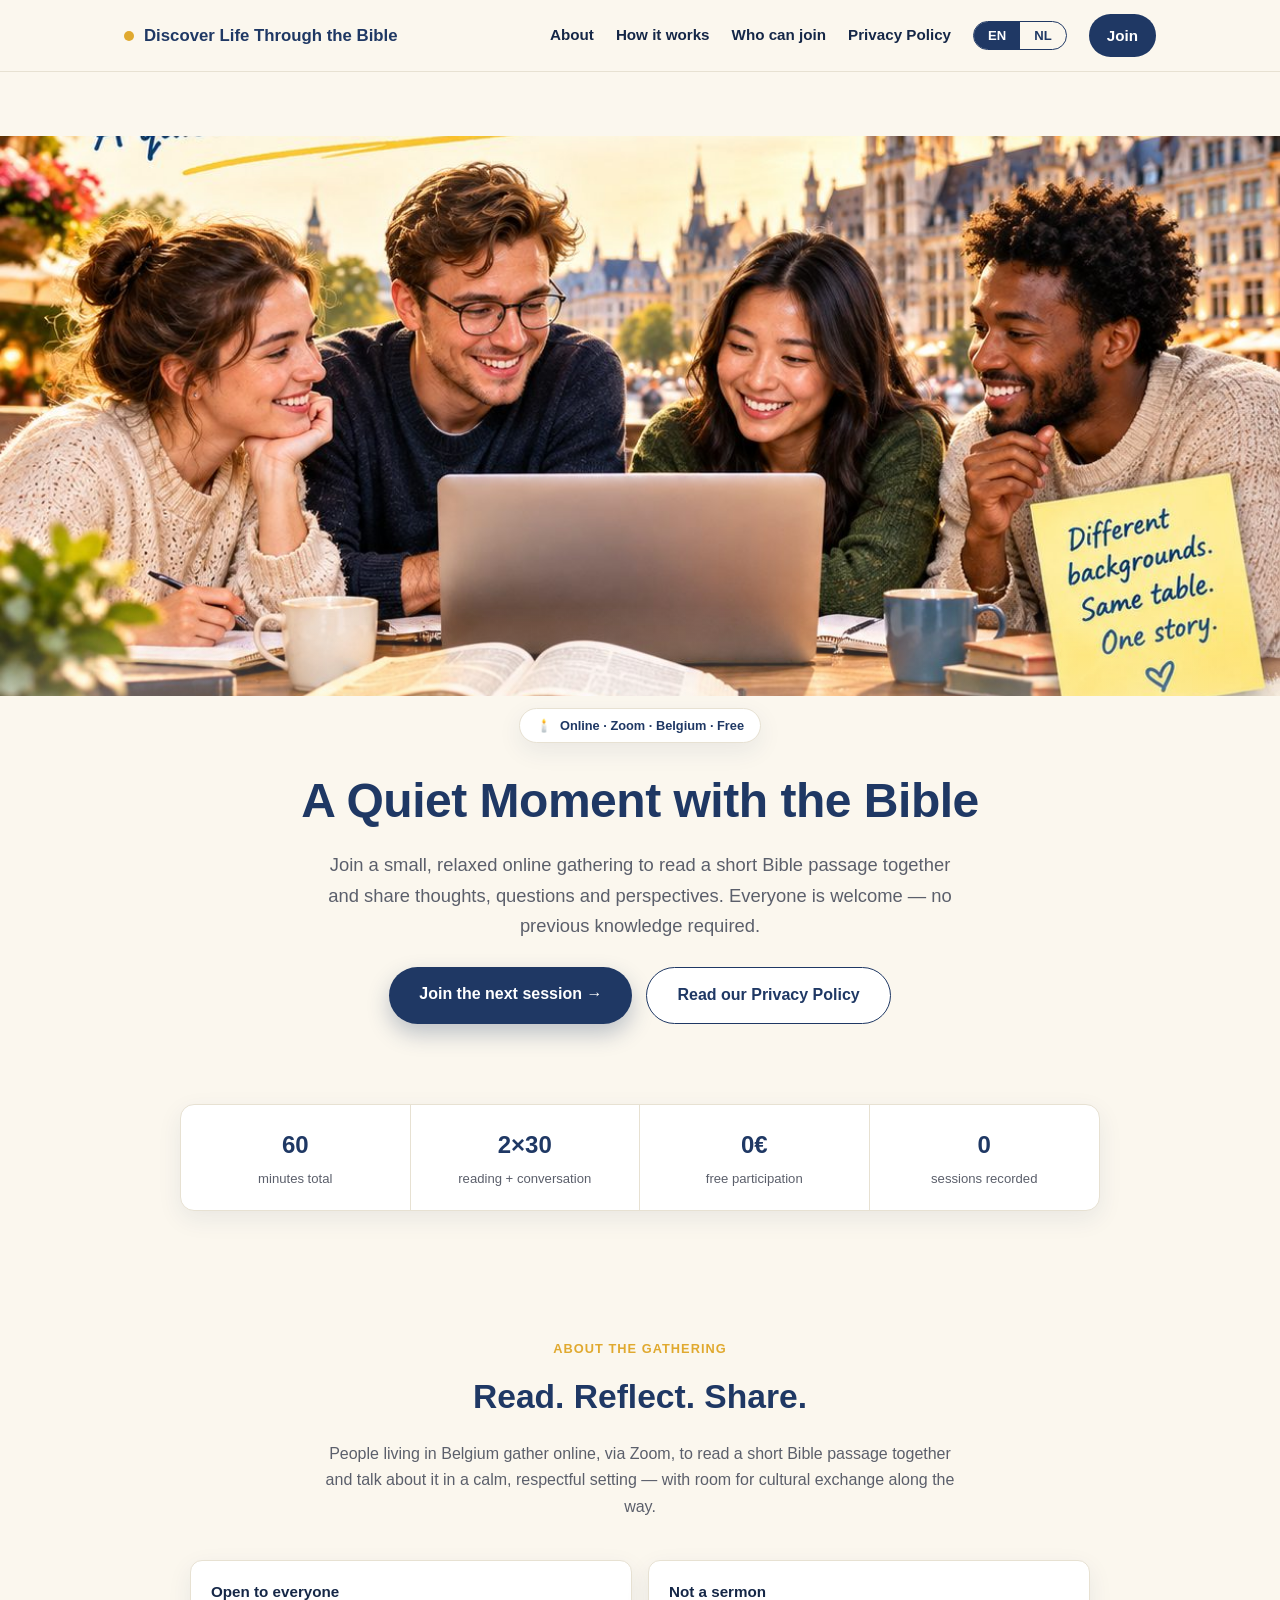
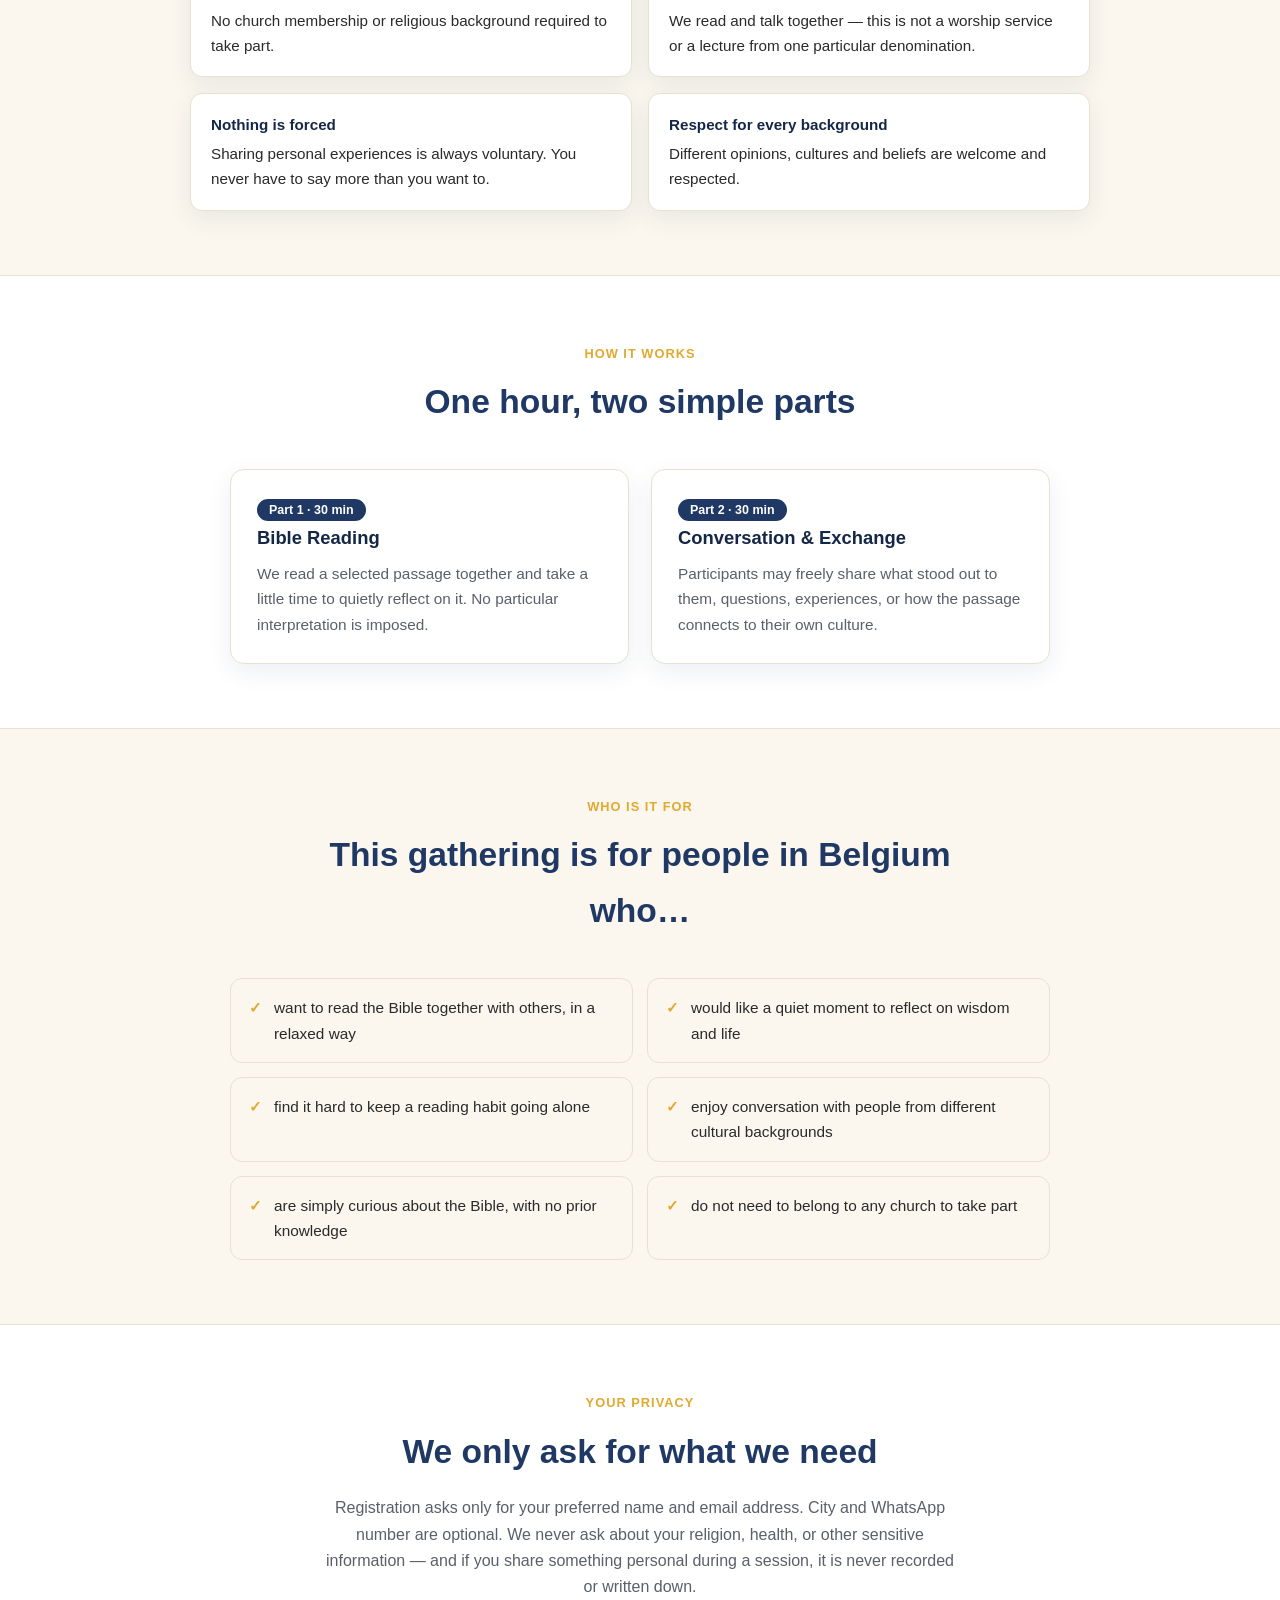
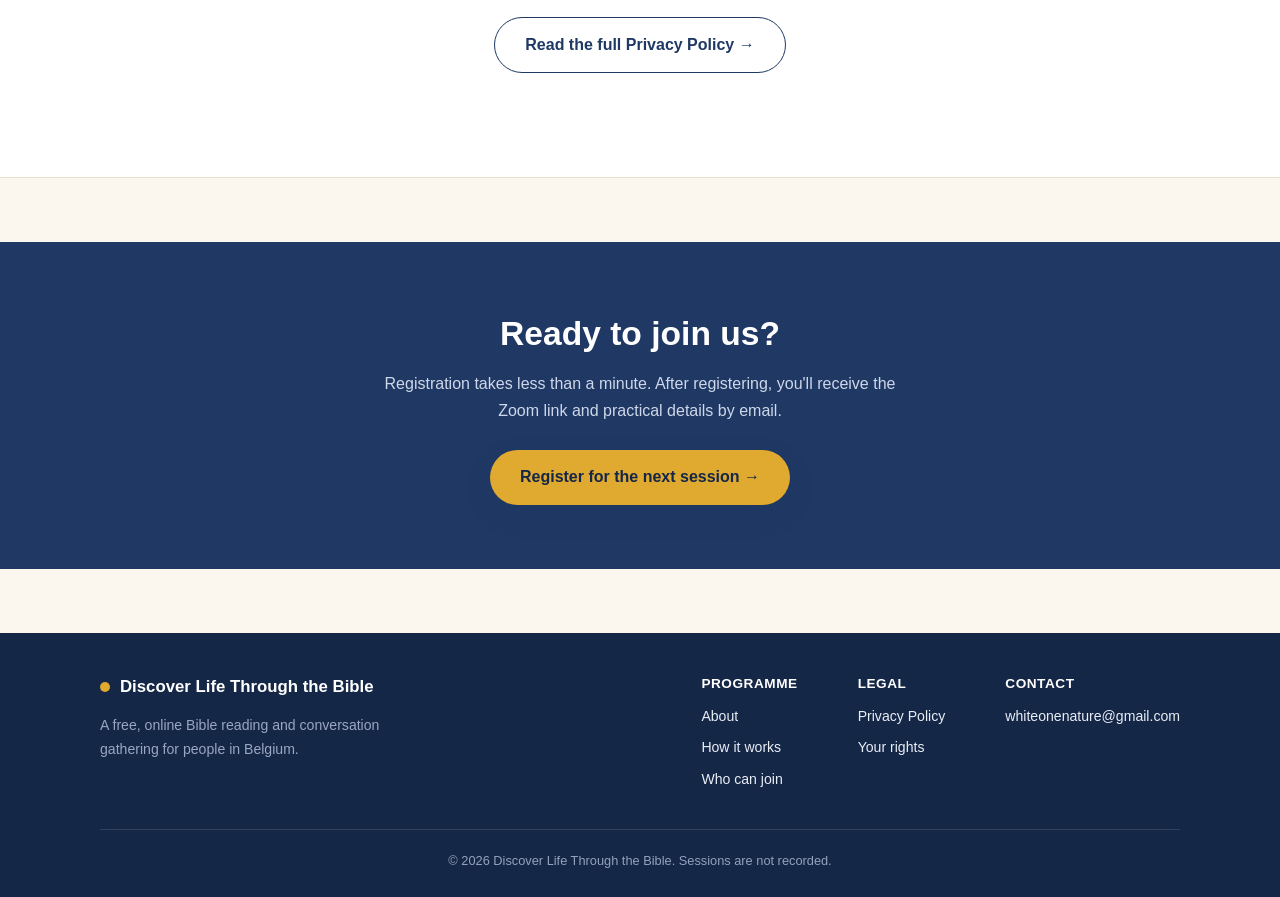
==== index.html @ 350ec472 "Add files via upload" ====
<!doctype html>
<html lang="en">
<head>
<meta charset="utf-8">
<meta name="viewport" content="width=device-width, initial-scale=1">
<title>Bible Reading &amp; Conversation — A Quiet Moment with the Bible</title>
<meta name="description" content="A free, online Bible reading and conversation gathering for people living in Belgium. Read together, reflect together, share freely — via Zoom.">
<link rel="icon" href="data:,">
<link rel="stylesheet" href="assets/style.css">
</head>
<body>

<header class="site-header">
  <nav class="nav">
    <a class="brand" href="index.html"><span class="brand-dot"></span> Discover Life Through the Bible</a>
    <ul class="nav-links">
      <li><a href="#about" data-lang="en">About</a><a href="#about" data-lang="nl">Over ons</a></li>
      <li><a href="#how" data-lang="en">How it works</a><a href="#how" data-lang="nl">Hoe het werkt</a></li>
      <li><a href="#who" data-lang="en">Who can join</a><a href="#who" data-lang="nl">Voor wie</a></li>
      <li><a href="privacy.html" data-lang="en">Privacy Policy</a><a href="privacy.html" data-lang="nl">Privacybeleid</a></li>
      <li class="lang-toggle">
        <button type="button" data-set-lang="en">EN</button><button type="button" data-set-lang="nl">NL</button>
      </li>
      <li><a class="nav-cta" href="#register" data-lang="en">Join</a><a class="nav-cta" href="#register" data-lang="nl">Doe mee</a></li>
    </ul>
    <button class="menu-toggle" aria-label="Menu">&#9776;</button>
  </nav>
</header>

<section class="hero">
  <img class="hero-media" src="assets/hero.jpg" alt="Four people reading the Bible together over a laptop, with Brussels in the background">
  <div class="hero-overlay">
    <div class="hero-text">
      <span class="eyebrow">🕯️ <span data-lang="en">Online · Zoom · Belgium · Free</span><span data-lang="nl">Online · Zoom · België · Gratis</span></span>
      <h1 class="hero-title">
        <span data-lang="en">A Quiet Moment with the Bible</span>
        <span data-lang="nl">Een rustige avond met de Bijbel</span>
      </h1>
      <p class="hero-sub" data-lang="en">Join a small, relaxed online gathering to read a short Bible passage together and share thoughts, questions and perspectives. Everyone is welcome — no previous knowledge required.</p>
      <p class="hero-sub" data-lang="nl">Doe mee met een kleine, ontspannen online bijeenkomst waarin we samen een kort gedeelte uit de Bijbel lezen en onze gedachten, vragen en inzichten delen. Iedereen is welkom — voorkennis is niet nodig.</p>
      <div class="btn-row">
        <a class="btn btn-primary" href="#register" data-lang="en">Join the next session →</a>
        <a class="btn btn-primary" href="#register" data-lang="nl">Doe mee aan de volgende sessie →</a>
        <a class="btn btn-ghost" href="privacy.html" data-lang="en">Read our Privacy Policy</a>
        <a class="btn btn-ghost" href="privacy.html" data-lang="nl">Lees ons privacybeleid</a>
      </div>
    </div>
  </div>
</section>

<div class="container">
  <div class="facts">
    <div class="fact"><div class="num">60</div><div class="lbl" data-lang="en">minutes total</div><div class="lbl" data-lang="nl">minuten in totaal</div></div>
    <div class="fact"><div class="num">2×30</div><div class="lbl" data-lang="en">reading + conversation</div><div class="lbl" data-lang="nl">lezen + gesprek</div></div>
    <div class="fact"><div class="num">0€</div><div class="lbl" data-lang="en">free participation</div><div class="lbl" data-lang="nl">gratis deelname</div></div>
    <div class="fact"><div class="num">0</div><div class="lbl" data-lang="en">sessions recorded</div><div class="lbl" data-lang="nl">sessies opgenomen</div></div>
  </div>
</div>

<section id="about">
  <div class="container">
    <div class="section-head">
      <span class="section-tag" data-lang="en">About the gathering</span>
      <span class="section-tag" data-lang="nl">Over de bijeenkomst</span>
      <h2 data-lang="en">Read. Reflect. Share.</h2>
      <h2 data-lang="nl">Lezen. Nadenken. Delen.</h2>
      <p data-lang="en">People living in Belgium gather online, via Zoom, to read a short Bible passage together and talk about it in a calm, respectful setting — with room for cultural exchange along the way.</p>
      <p data-lang="nl">Mensen die in België wonen, komen online samen via Zoom om een kort gedeelte uit de Bijbel te lezen en er rustig en respectvol over te praten — met ruimte voor culturele uitwisseling.</p>
    </div>
    <div class="principles">
      <div class="principle" data-lang="en"><b>Open to everyone</b>No church membership or religious background required to take part.</div>
      <div class="principle" data-lang="nl"><b>Open voor iedereen</b>Geen kerklidmaatschap of religieuze achtergrond vereist om deel te nemen.</div>
      <div class="principle" data-lang="en"><b>Not a sermon</b>We read and talk together — this is not a worship service or a lecture from one particular denomination.</div>
      <div class="principle" data-lang="nl"><b>Geen preek</b>We lezen en praten samen — dit is geen kerkdienst of les vanuit één bepaalde stroming.</div>
      <div class="principle" data-lang="en"><b>Nothing is forced</b>Sharing personal experiences is always voluntary. You never have to say more than you want to.</div>
      <div class="principle" data-lang="nl"><b>Niets is verplicht</b>Persoonlijke ervaringen delen is altijd vrijwillig. Je hoeft nooit meer te zeggen dan je wilt.</div>
      <div class="principle" data-lang="en"><b>Respect for every background</b>Different opinions, cultures and beliefs are welcome and respected.</div>
      <div class="principle" data-lang="nl"><b>Respect voor elke achtergrond</b>Verschillende meningen, culturen en overtuigingen zijn welkom en worden gerespecteerd.</div>
    </div>
  </div>
</section>

<section id="how" class="alt">
  <div class="container">
    <div class="section-head">
      <span class="section-tag" data-lang="en">How it works</span>
      <span class="section-tag" data-lang="nl">Hoe het werkt</span>
      <h2 data-lang="en">One hour, two simple parts</h2>
      <h2 data-lang="nl">Eén uur, twee eenvoudige delen</h2>
    </div>
    <div class="steps">
      <div class="step-card">
        <span class="badge" data-lang="en">Part 1 · 30 min</span>
        <span class="badge" data-lang="nl">Deel 1 · 30 min</span>
        <h3 data-lang="en">Bible Reading</h3>
        <h3 data-lang="nl">Bijbellezen</h3>
        <p data-lang="en">We read a selected passage together and take a little time to quietly reflect on it. No particular interpretation is imposed.</p>
        <p data-lang="nl">We lezen samen een gekozen gedeelte en nemen even de tijd om er rustig over na te denken. Er wordt geen bepaalde uitleg opgelegd.</p>
      </div>
      <div class="step-card">
        <span class="badge" data-lang="en">Part 2 · 30 min</span>
        <span class="badge" data-lang="nl">Deel 2 · 30 min</span>
        <h3 data-lang="en">Conversation &amp; Exchange</h3>
        <h3 data-lang="nl">Gesprek &amp; uitwisseling</h3>
        <p data-lang="en">Participants may freely share what stood out to them, questions, experiences, or how the passage connects to their own culture.</p>
        <p data-lang="nl">Deelnemers mogen vrij delen wat hen opviel, vragen stellen of vertellen hoe de tekst aansluit bij hun eigen cultuur.</p>
      </div>
    </div>
  </div>
</section>

<section id="who">
  <div class="container">
    <div class="section-head">
      <span class="section-tag" data-lang="en">Who is it for</span>
      <span class="section-tag" data-lang="nl">Voor wie</span>
      <h2 data-lang="en">This gathering is for people in Belgium who…</h2>
      <h2 data-lang="nl">Deze bijeenkomst is voor mensen in België die…</h2>
    </div>
    <div class="who-grid">
      <div class="who-item"><span class="ico">✓</span><span data-lang="en">want to read the Bible together with others, in a relaxed way</span><span data-lang="nl">samen met anderen de Bijbel willen lezen, op een ontspannen manier</span></div>
      <div class="who-item"><span class="ico">✓</span><span data-lang="en">would like a quiet moment to reflect on wisdom and life</span><span data-lang="nl">op zoek zijn naar een rustig moment om na te denken over wijsheid en het leven</span></div>
      <div class="who-item"><span class="ico">✓</span><span data-lang="en">find it hard to keep a reading habit going alone</span><span data-lang="nl">het moeilijk vinden om alleen een leesgewoonte vol te houden</span></div>
      <div class="who-item"><span class="ico">✓</span><span data-lang="en">enjoy conversation with people from different cultural backgrounds</span><span data-lang="nl">graag praten met mensen met verschillende culturele achtergronden</span></div>
      <div class="who-item"><span class="ico">✓</span><span data-lang="en">are simply curious about the Bible, with no prior knowledge</span><span data-lang="nl">gewoon nieuwsgierig zijn naar de Bijbel, zonder voorkennis</span></div>
      <div class="who-item"><span class="ico">✓</span><span data-lang="en">do not need to belong to any church to take part</span><span data-lang="nl">niet tot een kerk hoeven te behoren om deel te nemen</span></div>
    </div>
  </div>
</section>

<section id="privacy" class="alt">
  <div class="container">
    <div class="section-head">
      <span class="section-tag" data-lang="en">Your privacy</span>
      <span class="section-tag" data-lang="nl">Jouw privacy</span>
      <h2 data-lang="en">We only ask for what we need</h2>
      <h2 data-lang="nl">We vragen alleen wat we nodig hebben</h2>
      <p data-lang="en">Registration asks only for your preferred name and email address. City and WhatsApp number are optional. We never ask about your religion, health, or other sensitive information — and if you share something personal during a session, it is never recorded or written down.</p>
      <p data-lang="nl">Bij registratie vragen we alleen je voorkeursnaam en e-mailadres. Stad en WhatsApp-nummer zijn optioneel. We vragen nooit naar je religie, gezondheid of andere gevoelige informatie — en als je tijdens een sessie iets persoonlijks deelt, wordt dit nooit opgenomen of genoteerd.</p>
      <p><a class="btn btn-ghost" href="privacy.html" data-lang="en">Read the full Privacy Policy →</a><a class="btn btn-ghost" href="privacy.html" data-lang="nl">Lees het volledige privacybeleid →</a></p>
    </div>
  </div>
</section>

<section id="register">
  <div class="cta-band">
    <h2 data-lang="en">Ready to join us?</h2>
    <h2 data-lang="nl">Klaar om mee te doen?</h2>
    <p data-lang="en">Registration takes less than a minute. After registering, you'll receive the Zoom link and practical details by email.</p>
    <p data-lang="nl">Registreren duurt minder dan een minuut. Na registratie ontvang je de Zoom-link en praktische details per e-mail.</p>

    <!--
      HOW TO ACTIVATE REGISTRATION
      Replace the href below with your real registration form link
      (e.g. a Google Form, Typeform, or your own form that only collects
      preferred name + email, per the Privacy Policy). Until you do,
      this button opens an email to whiteonenature@gmail.com instead.
    -->
    <a class="btn btn-primary"
       href="mailto:whiteonenature@gmail.com?subject=Registration%20—%20Bible%20Reading%20%26%20Conversation"
       data-lang="en">Register for the next session →</a>
    <a class="btn btn-primary"
       href="mailto:whiteonenature@gmail.com?subject=Registratie%20—%20Bijbellezen%20%26%20Gesprek"
       data-lang="nl">Registreer voor de volgende sessie →</a>
  </div>
</section>

<footer>
  <div class="footer-grid">
    <div>
      <div class="brand" style="color:#fff"><span class="brand-dot"></span> Discover Life Through the Bible</div>
      <p style="max-width:280px;color:#9aa6c2" data-lang="en">A free, online Bible reading and conversation gathering for people in Belgium.</p>
      <p style="max-width:280px;color:#9aa6c2" data-lang="nl">Een gratis, online bijeenkomst voor Bijbellezen en gesprek voor mensen in België.</p>
    </div>
    <div class="footer-cols">
      <div>
        <h4 data-lang="en">Programme</h4><h4 data-lang="nl">Programma</h4>
        <ul>
          <li><a href="#about" data-lang="en">About</a><a href="#about" data-lang="nl">Over ons</a></li>
          <li><a href="#how" data-lang="en">How it works</a><a href="#how" data-lang="nl">Hoe het werkt</a></li>
          <li><a href="#who" data-lang="en">Who can join</a><a href="#who" data-lang="nl">Voor wie</a></li>
        </ul>
      </div>
      <div>
        <h4 data-lang="en">Legal</h4><h4 data-lang="nl">Juridisch</h4>
        <ul>
          <li><a href="privacy.html" data-lang="en">Privacy Policy</a><a href="privacy.html" data-lang="nl">Privacybeleid</a></li>
          <li><a href="privacy.html#rights" data-lang="en">Your rights</a><a href="privacy.html#rights" data-lang="nl">Jouw rechten</a></li>
        </ul>
      </div>
      <div>
        <h4 data-lang="en">Contact</h4><h4 data-lang="nl">Contact</h4>
        <ul>
          <li><a href="mailto:whiteonenature@gmail.com">whiteonenature@gmail.com</a></li>
        </ul>
      </div>
    </div>
  </div>
  <div class="footer-bottom">
    <span data-lang="en">© 2026 Discover Life Through the Bible. Sessions are not recorded.</span>
    <span data-lang="nl">© 2026 Discover Life Through the Bible. Sessies worden niet opgenomen.</span>
  </div>
</footer>

<script src="assets/script.js"></script>
</body>
</html>
---- assets/style.css ----
:root{
  --navy:#1f3864;
  --navy-dark:#152747;
  --gold:#e0a92f;
  --cream:#fbf7ee;
  --ink:#2a2a2a;
  --muted:#5b5f6b;
  --line:#e7e1d2;
  --green:#2f7a4f;
  --red:#b3261e;
  --radius:14px;
  --shadow:0 8px 24px rgba(31,56,100,.08);
}
*{box-sizing:border-box}
html{scroll-behavior:smooth}
body{
  margin:0;
  font-family:"Segoe UI",-apple-system,BlinkMacSystemFont,"Helvetica Neue",Arial,sans-serif;
  color:var(--ink);
  background:var(--cream);
  line-height:1.65;
}
a{color:var(--navy)}
img{max-width:100%;display:block}
.container{max-width:1080px;margin:0 auto;padding:0 24px}

/* ---------- Nav ---------- */
.site-header{
  position:sticky;top:0;z-index:50;
  background:rgba(251,247,238,.92);
  backdrop-filter:blur(6px);
  border-bottom:1px solid var(--line);
}
.nav{display:flex;align-items:center;justify-content:space-between;padding:14px 24px;max-width:1080px;margin:0 auto}
.brand{display:flex;align-items:center;gap:10px;font-weight:800;color:var(--navy);text-decoration:none;font-size:1.05rem}
.brand-dot{width:10px;height:10px;border-radius:50%;background:var(--gold)}
.nav-links{display:flex;gap:22px;align-items:center;list-style:none;margin:0;padding:0}
.nav-links a{text-decoration:none;color:var(--navy-dark);font-weight:600;font-size:.95rem}
.nav-links a:hover{color:var(--gold)}
.lang-toggle{display:flex;border:1px solid var(--navy);border-radius:999px;overflow:hidden}
.lang-toggle button{
  border:none;background:transparent;padding:6px 14px;font-weight:700;font-size:.82rem;
  cursor:pointer;color:var(--navy);
}
.lang-toggle button.active{background:var(--navy);color:#fff}
.nav-cta{
  background:var(--navy);color:#fff !important;padding:9px 18px;border-radius:999px;
  font-weight:700 !important;display:inline-block;
}
.menu-toggle{display:none;background:none;border:none;font-size:1.5rem;color:var(--navy);cursor:pointer}

/* ---------- Hero ---------- */
.hero{position:relative;overflow:hidden}
.hero-media{width:100%;max-height:560px;object-fit:cover}
.hero-overlay{
  position:relative;margin-top:-90px;
  background:linear-gradient(180deg, rgba(251,247,238,0) 0%, var(--cream) 70%);
  padding-top:90px;
}
.hero-text{text-align:center;padding:12px 24px 46px}
.eyebrow{
  display:inline-flex;align-items:center;gap:8px;background:#fff;border:1px solid var(--line);
  padding:6px 16px;border-radius:999px;font-size:.8rem;font-weight:700;color:var(--navy);
  box-shadow:var(--shadow);
}
h1.hero-title{
  font-size:clamp(2rem, 4.2vw, 3rem);
  color:var(--navy);margin:18px 0 10px;font-weight:800;letter-spacing:-.01em;
}
.hero-sub{font-size:1.15rem;color:var(--muted);max-width:640px;margin:0 auto 26px}
.btn-row{display:flex;gap:14px;justify-content:center;flex-wrap:wrap}
.btn{
  display:inline-block;padding:14px 30px;border-radius:999px;font-weight:700;text-decoration:none;
  font-size:1rem;transition:transform .15s ease, box-shadow .15s ease;
}
.btn:hover{transform:translateY(-2px)}
.btn-primary{background:var(--navy);color:#fff;box-shadow:0 10px 22px rgba(31,56,100,.28)}
.btn-ghost{background:#fff;color:var(--navy);border:1px solid var(--navy)}

/* ---------- Facts strip ---------- */
.facts{
  display:grid;grid-template-columns:repeat(4,1fr);gap:0;
  background:#fff;border:1px solid var(--line);border-radius:var(--radius);
  box-shadow:var(--shadow);margin:-30px auto 60px;max-width:920px;overflow:hidden;
}
.fact{padding:20px 14px;text-align:center;border-right:1px solid var(--line)}
.fact:last-child{border-right:none}
.fact .num{font-size:1.5rem;font-weight:800;color:var(--navy)}
.fact .lbl{font-size:.82rem;color:var(--muted);margin-top:4px}

/* ---------- Sections ---------- */
section{padding:64px 0}
section.alt{background:#fff;border-top:1px solid var(--line);border-bottom:1px solid var(--line)}
.section-head{text-align:center;max-width:640px;margin:0 auto 40px}
.section-tag{color:var(--gold);font-weight:800;font-size:.8rem;letter-spacing:.08em;text-transform:uppercase}
.section-head h2{color:var(--navy);font-size:clamp(1.5rem,3vw,2.1rem);margin:8px 0 10px}
.section-head p{color:var(--muted)}

.steps{display:grid;grid-template-columns:1fr 1fr;gap:22px;max-width:820px;margin:0 auto}
.step-card{
  background:#fff;border:1px solid var(--line);border-radius:var(--radius);padding:26px;
  box-shadow:var(--shadow);
}
.step-card .badge{
  display:inline-block;background:var(--navy);color:#fff;font-weight:800;font-size:.78rem;
  padding:4px 12px;border-radius:999px;margin-bottom:12px;
}
.step-card h3{margin:0 0 8px;color:var(--navy-dark);font-size:1.15rem}
.step-card p{margin:0;color:var(--muted);font-size:.96rem}

.who-grid{display:grid;grid-template-columns:repeat(2,1fr);gap:14px;max-width:820px;margin:0 auto}
.who-item{
  background:var(--cream);border:1px solid var(--line);border-radius:12px;padding:16px 18px;
  display:flex;gap:12px;align-items:flex-start;font-size:.96rem;
}
.who-item .ico{color:var(--gold);font-weight:900}

.principles{display:grid;grid-template-columns:repeat(2,1fr);gap:16px;max-width:900px;margin:0 auto}
.principle{
  background:#fff;border:1px solid var(--line);border-radius:12px;padding:18px 20px;
  box-shadow:var(--shadow);font-size:.95rem;
}
.principle b{color:var(--navy-dark);display:block;margin-bottom:4px}

.privacy-box{
  max-width:760px;margin:0 auto;background:#fff;border:1px solid var(--line);
  border-radius:var(--radius);padding:30px 34px;box-shadow:var(--shadow);
}
.privacy-box h3{color:var(--navy);margin-top:0}
.data-table{width:100%;border-collapse:collapse;margin:18px 0;font-size:.92rem}
.data-table th,.data-table td{border:1px solid var(--line);padding:10px 12px;text-align:left}
.data-table th{background:var(--navy);color:#fff}
.data-table tr:nth-child(even) td{background:var(--cream)}
.mark-yes{color:var(--green);font-weight:800}
.mark-opt{color:var(--gold);font-weight:800}
.mark-no{color:var(--red);font-weight:800}

.cta-band{
  background:var(--navy);color:#fff;text-align:center;padding:64px 24px;border-radius:0;
}
.cta-band h2{margin:0 0 10px;font-size:clamp(1.5rem,3vw,2.1rem)}
.cta-band p{color:#cfd8ea;max-width:520px;margin:0 auto 26px}
.cta-band .btn-primary{background:var(--gold);color:var(--navy-dark)}

footer{background:var(--navy-dark);color:#c9d2e3;padding:40px 24px 26px;font-size:.88rem}
.footer-grid{display:flex;justify-content:space-between;flex-wrap:wrap;gap:24px;max-width:1080px;margin:0 auto}
footer a{color:#e9edf5;text-decoration:none}
footer a:hover{text-decoration:underline}
.footer-cols{display:flex;gap:60px;flex-wrap:wrap}
.footer-cols h4{color:#fff;margin:0 0 10px;font-size:.85rem;letter-spacing:.04em;text-transform:uppercase}
.footer-cols ul{list-style:none;margin:0;padding:0}
.footer-cols li{margin-bottom:8px}
.footer-bottom{
  max-width:1080px;margin:30px auto 0;padding-top:20px;border-top:1px solid rgba(255,255,255,.12);
  text-align:center;color:#93a1bf;font-size:.8rem;
}

/* Language visibility is controlled by JavaScript (assets/script.js),
   which toggles inline style.display using each element's natural
   display value. [data-lang="nl"] starts hidden so the page still
   looks correct for the instant before script.js runs. */
[data-lang="nl"]{display:none}

/* Privacy page */
.legal-wrap{max-width:820px;margin:40px auto;padding:0 24px 80px}
.legal-wrap h1{color:var(--navy);font-size:2rem;margin-bottom:4px}
.updated{color:var(--muted);font-size:.9rem;margin-bottom:32px}
.legal-card{background:#fff;border:1px solid var(--line);border-radius:var(--radius);box-shadow:var(--shadow);padding:36px 40px;margin-bottom:20px}
.legal-card h2{color:var(--navy);font-size:1.15rem;border-bottom:2px solid var(--cream);padding-bottom:10px;margin-top:0}
.legal-card h2 .num{color:var(--gold);margin-right:8px}
.legal-card p, .legal-card li{color:#3a3d45;font-size:.97rem}
.legal-card ul{padding-left:22px}
.notice{
  background:#fff7e6;border:1px solid #f0d99b;border-radius:10px;padding:14px 18px;
  font-size:.9rem;color:#7a5b12;margin:16px 0;
}
.placeholder{background:#fdecec;color:#9c1f14;padding:1px 6px;border-radius:4px;font-family:monospace;font-size:.85em}
.toc{background:#fff;border:1px solid var(--line);border-radius:var(--radius);padding:22px 28px;margin-bottom:24px;box-shadow:var(--shadow)}
.toc h2{margin-top:0;color:var(--navy);font-size:1rem}
.toc ol{columns:2;column-gap:32px;padding-left:20px;font-size:.92rem}
.toc a{text-decoration:none}
.toc a:hover{text-decoration:underline}
.back-link{display:inline-block;margin-bottom:20px;font-weight:700;text-decoration:none;color:var(--navy)}

@media (max-width:760px){
  .nav-links{
    position:fixed;top:64px;left:0;right:0;background:#fff;flex-direction:column;
    padding:18px 24px;border-bottom:1px solid var(--line);display:none;gap:16px;
  }
  .nav-links.open{display:flex}
  .menu-toggle{display:block}
  .facts{grid-template-columns:repeat(2,1fr)}
  .fact:nth-child(2){border-right:none}
  .fact:nth-child(1),.fact:nth-child(2){border-bottom:1px solid var(--line)}
  .steps,.who-grid,.principles{grid-template-columns:1fr}
  .legal-card{padding:24px 20px}
  .toc ol{columns:1}
  .footer-cols{gap:30px}
}
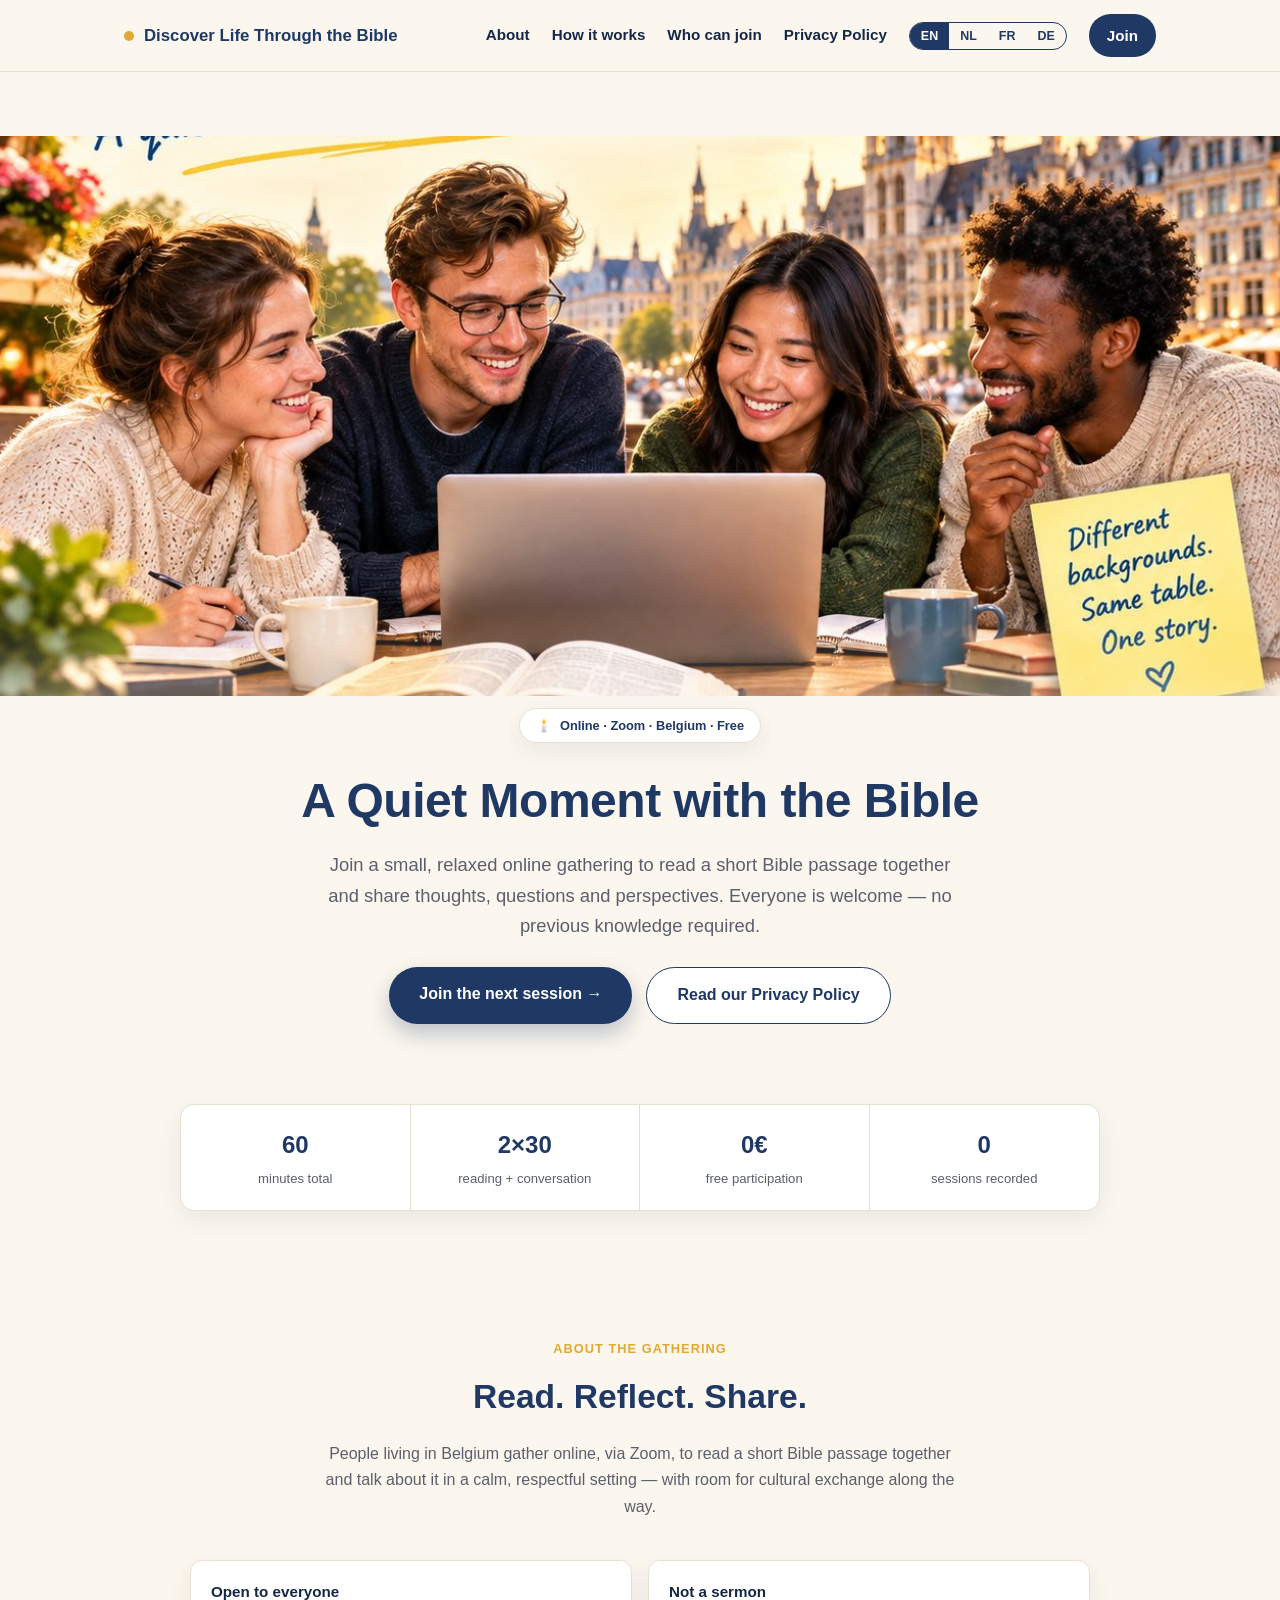
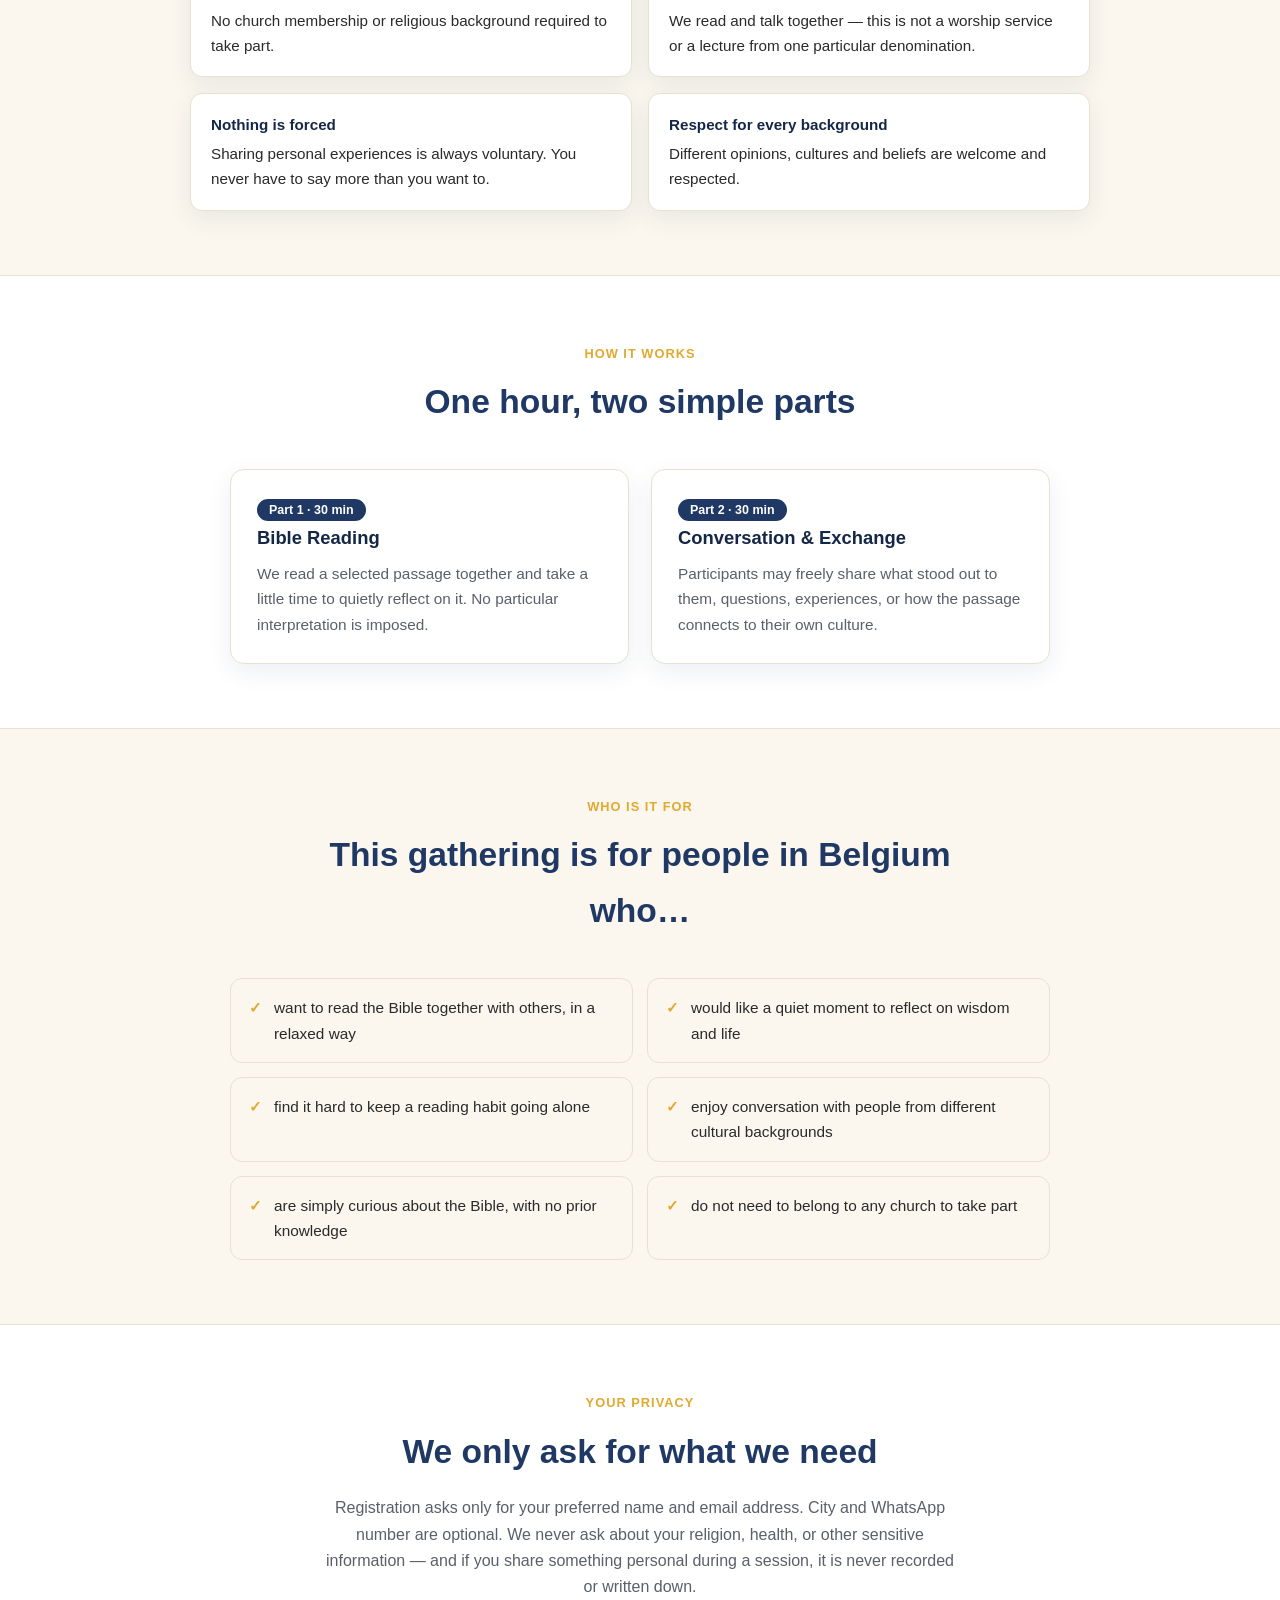
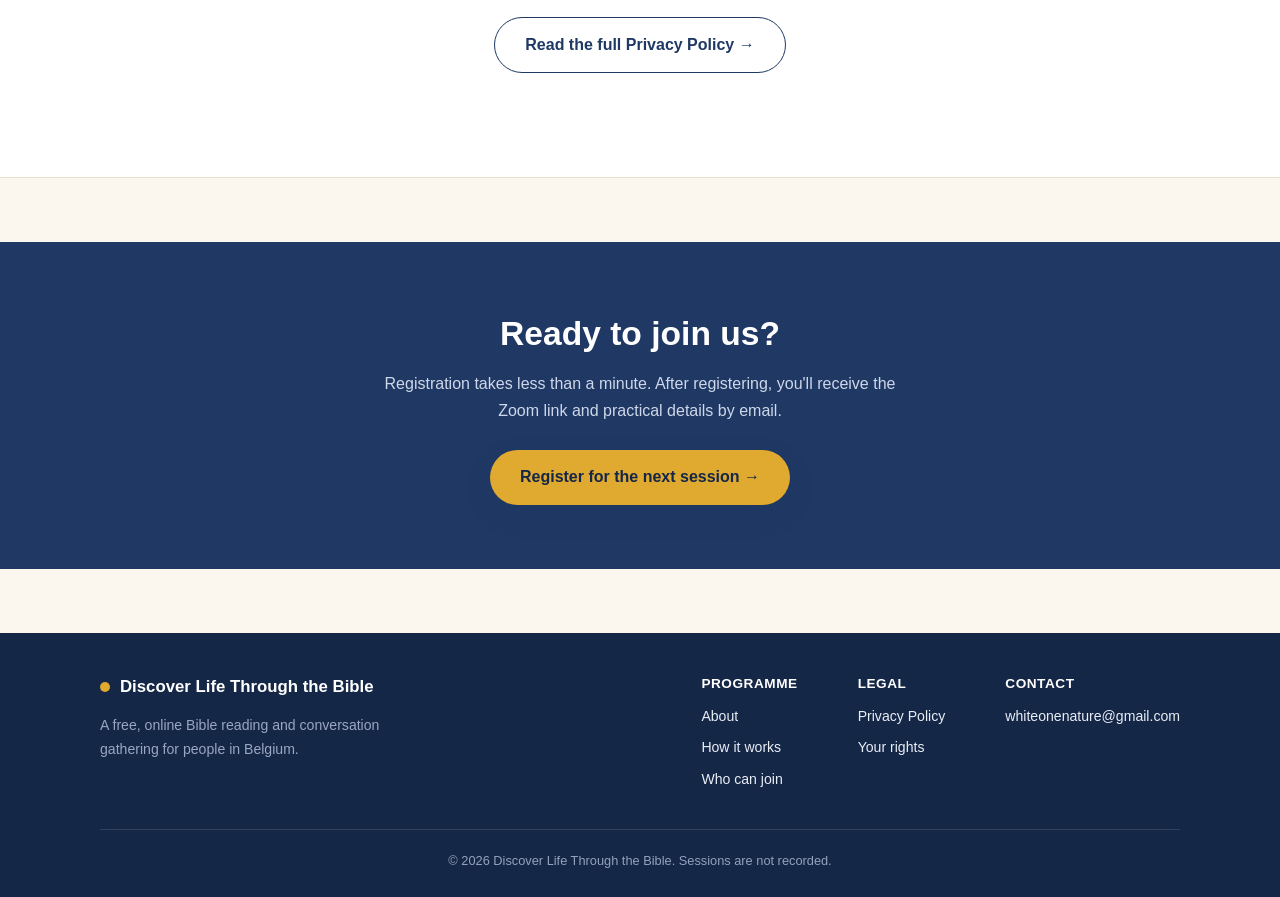
==== commit 25d04546: "Add files via upload" ====
--- a/index.html
+++ b/index.html
@@ -14,14 +14,29 @@
   <nav class="nav">
     <a class="brand" href="index.html"><span class="brand-dot"></span> Discover Life Through the Bible</a>
     <ul class="nav-links">
-      <li><a href="#about" data-lang="en">About</a><a href="#about" data-lang="nl">Over ons</a></li>
-      <li><a href="#how" data-lang="en">How it works</a><a href="#how" data-lang="nl">Hoe het werkt</a></li>
-      <li><a href="#who" data-lang="en">Who can join</a><a href="#who" data-lang="nl">Voor wie</a></li>
-      <li><a href="privacy.html" data-lang="en">Privacy Policy</a><a href="privacy.html" data-lang="nl">Privacybeleid</a></li>
+      <li>
+        <a href="#about" data-lang="en">About</a><a href="#about" data-lang="nl">Over ons</a>
+        <a href="#about" data-lang="fr">À propos</a><a href="#about" data-lang="de">Über uns</a>
+      </li>
+      <li>
+        <a href="#how" data-lang="en">How it works</a><a href="#how" data-lang="nl">Hoe het werkt</a>
+        <a href="#how" data-lang="fr">Comment ça marche</a><a href="#how" data-lang="de">Ablauf</a>
+      </li>
+      <li>
+        <a href="#who" data-lang="en">Who can join</a><a href="#who" data-lang="nl">Voor wie</a>
+        <a href="#who" data-lang="fr">Qui peut participer</a><a href="#who" data-lang="de">Wer teilnehmen kann</a>
+      </li>
+      <li>
+        <a href="privacy.html" data-lang="en">Privacy Policy</a><a href="privacy.html" data-lang="nl">Privacybeleid</a>
+        <a href="privacy.html" data-lang="fr">Politique de confidentialité</a><a href="privacy.html" data-lang="de">Datenschutzerklärung</a>
+      </li>
       <li class="lang-toggle">
-        <button type="button" data-set-lang="en">EN</button><button type="button" data-set-lang="nl">NL</button>
-      </li>
-      <li><a class="nav-cta" href="#register" data-lang="en">Join</a><a class="nav-cta" href="#register" data-lang="nl">Doe mee</a></li>
+        <button type="button" data-set-lang="en">EN</button><button type="button" data-set-lang="nl">NL</button><button type="button" data-set-lang="fr">FR</button><button type="button" data-set-lang="de">DE</button>
+      </li>
+      <li>
+        <a class="nav-cta" href="#register" data-lang="en">Join</a><a class="nav-cta" href="#register" data-lang="nl">Doe mee</a>
+        <a class="nav-cta" href="#register" data-lang="fr">Rejoindre</a><a class="nav-cta" href="#register" data-lang="de">Teilnehmen</a>
+      </li>
     </ul>
     <button class="menu-toggle" aria-label="Menu">&#9776;</button>
   </nav>
@@ -31,18 +46,31 @@
   <img class="hero-media" src="assets/hero.jpg" alt="Four people reading the Bible together over a laptop, with Brussels in the background">
   <div class="hero-overlay">
     <div class="hero-text">
-      <span class="eyebrow">🕯️ <span data-lang="en">Online · Zoom · Belgium · Free</span><span data-lang="nl">Online · Zoom · België · Gratis</span></span>
+      <span class="eyebrow">🕯️
+        <span data-lang="en">Online · Zoom · Belgium · Free</span>
+        <span data-lang="nl">Online · Zoom · België · Gratis</span>
+        <span data-lang="fr">En ligne · Zoom · Belgique · Gratuit</span>
+        <span data-lang="de">Online · Zoom · Belgien · Kostenlos</span>
+      </span>
       <h1 class="hero-title">
         <span data-lang="en">A Quiet Moment with the Bible</span>
         <span data-lang="nl">Een rustige avond met de Bijbel</span>
+        <span data-lang="fr">Un moment paisible avec la Bible</span>
+        <span data-lang="de">Ein ruhiger Moment mit der Bibel</span>
       </h1>
       <p class="hero-sub" data-lang="en">Join a small, relaxed online gathering to read a short Bible passage together and share thoughts, questions and perspectives. Everyone is welcome — no previous knowledge required.</p>
       <p class="hero-sub" data-lang="nl">Doe mee met een kleine, ontspannen online bijeenkomst waarin we samen een kort gedeelte uit de Bijbel lezen en onze gedachten, vragen en inzichten delen. Iedereen is welkom — voorkennis is niet nodig.</p>
+      <p class="hero-sub" data-lang="fr">Rejoignez une petite rencontre en ligne détendue pour lire ensemble un court passage biblique et partager réflexions, questions et points de vue. Tout le monde est bienvenu — aucune connaissance préalable n'est requise.</p>
+      <p class="hero-sub" data-lang="de">Nehmen Sie an einem kleinen, entspannten Online-Treffen teil, bei dem wir gemeinsam einen kurzen Bibeltext lesen und Gedanken, Fragen und Sichtweisen austauschen. Jeder ist willkommen — Vorkenntnisse sind nicht erforderlich.</p>
       <div class="btn-row">
         <a class="btn btn-primary" href="#register" data-lang="en">Join the next session →</a>
         <a class="btn btn-primary" href="#register" data-lang="nl">Doe mee aan de volgende sessie →</a>
+        <a class="btn btn-primary" href="#register" data-lang="fr">Rejoindre la prochaine session →</a>
+        <a class="btn btn-primary" href="#register" data-lang="de">Zur nächsten Sitzung anmelden →</a>
         <a class="btn btn-ghost" href="privacy.html" data-lang="en">Read our Privacy Policy</a>
         <a class="btn btn-ghost" href="privacy.html" data-lang="nl">Lees ons privacybeleid</a>
+        <a class="btn btn-ghost" href="privacy.html" data-lang="fr">Lire notre politique de confidentialité</a>
+        <a class="btn btn-ghost" href="privacy.html" data-lang="de">Unsere Datenschutzerklärung lesen</a>
       </div>
     </div>
   </div>
@@ -50,10 +78,22 @@
 
 <div class="container">
   <div class="facts">
-    <div class="fact"><div class="num">60</div><div class="lbl" data-lang="en">minutes total</div><div class="lbl" data-lang="nl">minuten in totaal</div></div>
-    <div class="fact"><div class="num">2×30</div><div class="lbl" data-lang="en">reading + conversation</div><div class="lbl" data-lang="nl">lezen + gesprek</div></div>
-    <div class="fact"><div class="num">0€</div><div class="lbl" data-lang="en">free participation</div><div class="lbl" data-lang="nl">gratis deelname</div></div>
-    <div class="fact"><div class="num">0</div><div class="lbl" data-lang="en">sessions recorded</div><div class="lbl" data-lang="nl">sessies opgenomen</div></div>
+    <div class="fact"><div class="num">60</div>
+      <div class="lbl" data-lang="en">minutes total</div><div class="lbl" data-lang="nl">minuten in totaal</div>
+      <div class="lbl" data-lang="fr">minutes au total</div><div class="lbl" data-lang="de">Minuten insgesamt</div>
+    </div>
+    <div class="fact"><div class="num">2×30</div>
+      <div class="lbl" data-lang="en">reading + conversation</div><div class="lbl" data-lang="nl">lezen + gesprek</div>
+      <div class="lbl" data-lang="fr">lecture + conversation</div><div class="lbl" data-lang="de">Lesen + Gespräch</div>
+    </div>
+    <div class="fact"><div class="num">0€</div>
+      <div class="lbl" data-lang="en">free participation</div><div class="lbl" data-lang="nl">gratis deelname</div>
+      <div class="lbl" data-lang="fr">participation gratuite</div><div class="lbl" data-lang="de">kostenlose Teilnahme</div>
+    </div>
+    <div class="fact"><div class="num">0</div>
+      <div class="lbl" data-lang="en">sessions recorded</div><div class="lbl" data-lang="nl">sessies opgenomen</div>
+      <div class="lbl" data-lang="fr">séances enregistrées</div><div class="lbl" data-lang="de">aufgezeichnete Sitzungen</div>
+    </div>
   </div>
 </div>
 
@@ -62,20 +102,37 @@
     <div class="section-head">
       <span class="section-tag" data-lang="en">About the gathering</span>
       <span class="section-tag" data-lang="nl">Over de bijeenkomst</span>
+      <span class="section-tag" data-lang="fr">À propos de la rencontre</span>
+      <span class="section-tag" data-lang="de">Über das Treffen</span>
       <h2 data-lang="en">Read. Reflect. Share.</h2>
       <h2 data-lang="nl">Lezen. Nadenken. Delen.</h2>
+      <h2 data-lang="fr">Lire. Réfléchir. Partager.</h2>
+      <h2 data-lang="de">Lesen. Nachdenken. Teilen.</h2>
       <p data-lang="en">People living in Belgium gather online, via Zoom, to read a short Bible passage together and talk about it in a calm, respectful setting — with room for cultural exchange along the way.</p>
       <p data-lang="nl">Mensen die in België wonen, komen online samen via Zoom om een kort gedeelte uit de Bijbel te lezen en er rustig en respectvol over te praten — met ruimte voor culturele uitwisseling.</p>
+      <p data-lang="fr">Des personnes vivant en Belgique se réunissent en ligne, via Zoom, pour lire ensemble un court passage biblique et en discuter dans un cadre calme et respectueux — avec une place pour les échanges culturels.</p>
+      <p data-lang="de">Menschen, die in Belgien leben, treffen sich online über Zoom, um gemeinsam einen kurzen Bibeltext zu lesen und in ruhiger, respektvoller Atmosphäre darüber zu sprechen — mit Raum für kulturellen Austausch.</p>
     </div>
     <div class="principles">
       <div class="principle" data-lang="en"><b>Open to everyone</b>No church membership or religious background required to take part.</div>
       <div class="principle" data-lang="nl"><b>Open voor iedereen</b>Geen kerklidmaatschap of religieuze achtergrond vereist om deel te nemen.</div>
+      <div class="principle" data-lang="fr"><b>Ouvert à tous</b>Aucune appartenance à une église ni origine religieuse n'est requise pour participer.</div>
+      <div class="principle" data-lang="de"><b>Offen für alle</b>Keine Kirchenmitgliedschaft oder religiöser Hintergrund erforderlich, um teilzunehmen.</div>
+
       <div class="principle" data-lang="en"><b>Not a sermon</b>We read and talk together — this is not a worship service or a lecture from one particular denomination.</div>
       <div class="principle" data-lang="nl"><b>Geen preek</b>We lezen en praten samen — dit is geen kerkdienst of les vanuit één bepaalde stroming.</div>
+      <div class="principle" data-lang="fr"><b>Ce n'est pas un sermon</b>Nous lisons et discutons ensemble — ce n'est ni un office religieux, ni un enseignement propre à une confession particulière.</div>
+      <div class="principle" data-lang="de"><b>Keine Predigt</b>Wir lesen und sprechen gemeinsam — dies ist weder ein Gottesdienst noch ein Vortrag einer bestimmten Konfession.</div>
+
       <div class="principle" data-lang="en"><b>Nothing is forced</b>Sharing personal experiences is always voluntary. You never have to say more than you want to.</div>
       <div class="principle" data-lang="nl"><b>Niets is verplicht</b>Persoonlijke ervaringen delen is altijd vrijwillig. Je hoeft nooit meer te zeggen dan je wilt.</div>
+      <div class="principle" data-lang="fr"><b>Rien n'est obligatoire</b>Partager des expériences personnelles est toujours volontaire. Vous n'êtes jamais tenu d'en dire plus que vous ne le souhaitez.</div>
+      <div class="principle" data-lang="de"><b>Nichts ist verpflichtend</b>Das Teilen persönlicher Erfahrungen ist immer freiwillig. Sie müssen nie mehr sagen, als Sie möchten.</div>
+
       <div class="principle" data-lang="en"><b>Respect for every background</b>Different opinions, cultures and beliefs are welcome and respected.</div>
       <div class="principle" data-lang="nl"><b>Respect voor elke achtergrond</b>Verschillende meningen, culturen en overtuigingen zijn welkom en worden gerespecteerd.</div>
+      <div class="principle" data-lang="fr"><b>Respect de toutes les origines</b>Les opinions, cultures et croyances différentes sont les bienvenues et respectées.</div>
+      <div class="principle" data-lang="de"><b>Respekt für jeden Hintergrund</b>Unterschiedliche Meinungen, Kulturen und Überzeugungen sind willkommen und werden respektiert.</div>
     </div>
   </div>
 </section>
@@ -85,25 +142,41 @@
     <div class="section-head">
       <span class="section-tag" data-lang="en">How it works</span>
       <span class="section-tag" data-lang="nl">Hoe het werkt</span>
+      <span class="section-tag" data-lang="fr">Comment ça marche</span>
+      <span class="section-tag" data-lang="de">Ablauf</span>
       <h2 data-lang="en">One hour, two simple parts</h2>
       <h2 data-lang="nl">Eén uur, twee eenvoudige delen</h2>
+      <h2 data-lang="fr">Une heure, deux parties simples</h2>
+      <h2 data-lang="de">Eine Stunde, zwei einfache Teile</h2>
     </div>
     <div class="steps">
       <div class="step-card">
         <span class="badge" data-lang="en">Part 1 · 30 min</span>
         <span class="badge" data-lang="nl">Deel 1 · 30 min</span>
+        <span class="badge" data-lang="fr">Partie 1 · 30 min</span>
+        <span class="badge" data-lang="de">Teil 1 · 30 Min.</span>
         <h3 data-lang="en">Bible Reading</h3>
         <h3 data-lang="nl">Bijbellezen</h3>
+        <h3 data-lang="fr">Lecture biblique</h3>
+        <h3 data-lang="de">Bibellesung</h3>
         <p data-lang="en">We read a selected passage together and take a little time to quietly reflect on it. No particular interpretation is imposed.</p>
         <p data-lang="nl">We lezen samen een gekozen gedeelte en nemen even de tijd om er rustig over na te denken. Er wordt geen bepaalde uitleg opgelegd.</p>
+        <p data-lang="fr">Nous lisons ensemble un passage choisi et prenons un moment pour y réfléchir calmement. Aucune interprétation particulière n'est imposée.</p>
+        <p data-lang="de">Wir lesen gemeinsam einen ausgewählten Abschnitt und nehmen uns etwas Zeit, in Ruhe darüber nachzudenken. Es wird keine bestimmte Auslegung vorgegeben.</p>
       </div>
       <div class="step-card">
         <span class="badge" data-lang="en">Part 2 · 30 min</span>
         <span class="badge" data-lang="nl">Deel 2 · 30 min</span>
+        <span class="badge" data-lang="fr">Partie 2 · 30 min</span>
+        <span class="badge" data-lang="de">Teil 2 · 30 Min.</span>
         <h3 data-lang="en">Conversation &amp; Exchange</h3>
         <h3 data-lang="nl">Gesprek &amp; uitwisseling</h3>
+        <h3 data-lang="fr">Conversation et échange</h3>
+        <h3 data-lang="de">Gespräch &amp; Austausch</h3>
         <p data-lang="en">Participants may freely share what stood out to them, questions, experiences, or how the passage connects to their own culture.</p>
         <p data-lang="nl">Deelnemers mogen vrij delen wat hen opviel, vragen stellen of vertellen hoe de tekst aansluit bij hun eigen cultuur.</p>
+        <p data-lang="fr">Les participants peuvent librement partager ce qui les a marqués, poser des questions, ou expliquer comment le texte résonne avec leur propre culture.</p>
+        <p data-lang="de">Teilnehmende können frei teilen, was ihnen aufgefallen ist, Fragen stellen oder erzählen, wie der Text mit ihrer eigenen Kultur zusammenhängt.</p>
       </div>
     </div>
   </div>
@@ -114,16 +187,56 @@
     <div class="section-head">
       <span class="section-tag" data-lang="en">Who is it for</span>
       <span class="section-tag" data-lang="nl">Voor wie</span>
+      <span class="section-tag" data-lang="fr">Pour qui</span>
+      <span class="section-tag" data-lang="de">Für wen</span>
       <h2 data-lang="en">This gathering is for people in Belgium who…</h2>
       <h2 data-lang="nl">Deze bijeenkomst is voor mensen in België die…</h2>
+      <h2 data-lang="fr">Cette rencontre s'adresse aux personnes en Belgique qui…</h2>
+      <h2 data-lang="de">Dieses Treffen ist für Menschen in Belgien, die…</h2>
     </div>
     <div class="who-grid">
-      <div class="who-item"><span class="ico">✓</span><span data-lang="en">want to read the Bible together with others, in a relaxed way</span><span data-lang="nl">samen met anderen de Bijbel willen lezen, op een ontspannen manier</span></div>
-      <div class="who-item"><span class="ico">✓</span><span data-lang="en">would like a quiet moment to reflect on wisdom and life</span><span data-lang="nl">op zoek zijn naar een rustig moment om na te denken over wijsheid en het leven</span></div>
-      <div class="who-item"><span class="ico">✓</span><span data-lang="en">find it hard to keep a reading habit going alone</span><span data-lang="nl">het moeilijk vinden om alleen een leesgewoonte vol te houden</span></div>
-      <div class="who-item"><span class="ico">✓</span><span data-lang="en">enjoy conversation with people from different cultural backgrounds</span><span data-lang="nl">graag praten met mensen met verschillende culturele achtergronden</span></div>
-      <div class="who-item"><span class="ico">✓</span><span data-lang="en">are simply curious about the Bible, with no prior knowledge</span><span data-lang="nl">gewoon nieuwsgierig zijn naar de Bijbel, zonder voorkennis</span></div>
-      <div class="who-item"><span class="ico">✓</span><span data-lang="en">do not need to belong to any church to take part</span><span data-lang="nl">niet tot een kerk hoeven te behoren om deel te nemen</span></div>
+      <div class="who-item">
+        <span class="ico">✓</span>
+        <span data-lang="en">want to read the Bible together with others, in a relaxed way</span>
+        <span data-lang="nl">samen met anderen de Bijbel willen lezen, op een ontspannen manier</span>
+        <span data-lang="fr">souhaitent lire la Bible avec d'autres, dans une ambiance détendue</span>
+        <span data-lang="de">die Bibel gemeinsam mit anderen auf entspannte Weise lesen möchten</span>
+      </div>
+      <div class="who-item">
+        <span class="ico">✓</span>
+        <span data-lang="en">would like a quiet moment to reflect on wisdom and life</span>
+        <span data-lang="nl">op zoek zijn naar een rustig moment om na te denken over wijsheid en het leven</span>
+        <span data-lang="fr">aimeraient un moment calme pour réfléchir à la sagesse et à la vie</span>
+        <span data-lang="de">sich einen ruhigen Moment wünschen, um über Weisheit und das Leben nachzudenken</span>
+      </div>
+      <div class="who-item">
+        <span class="ico">✓</span>
+        <span data-lang="en">find it hard to keep a reading habit going alone</span>
+        <span data-lang="nl">het moeilijk vinden om alleen een leesgewoonte vol te houden</span>
+        <span data-lang="fr">ont du mal à maintenir seules une habitude de lecture</span>
+        <span data-lang="de">es schwierig finden, allein eine Lesegewohnheit beizubehalten</span>
+      </div>
+      <div class="who-item">
+        <span class="ico">✓</span>
+        <span data-lang="en">enjoy conversation with people from different cultural backgrounds</span>
+        <span data-lang="nl">graag praten met mensen met verschillende culturele achtergronden</span>
+        <span data-lang="fr">aiment converser avec des personnes d'origines culturelles différentes</span>
+        <span data-lang="de">gerne mit Menschen aus verschiedenen kulturellen Hintergründen ins Gespräch kommen</span>
+      </div>
+      <div class="who-item">
+        <span class="ico">✓</span>
+        <span data-lang="en">are simply curious about the Bible, with no prior knowledge</span>
+        <span data-lang="nl">gewoon nieuwsgierig zijn naar de Bijbel, zonder voorkennis</span>
+        <span data-lang="fr">sont simplement curieuses de la Bible, sans connaissance préalable</span>
+        <span data-lang="de">einfach neugierig auf die Bibel sind, ganz ohne Vorkenntnisse</span>
+      </div>
+      <div class="who-item">
+        <span class="ico">✓</span>
+        <span data-lang="en">do not need to belong to any church to take part</span>
+        <span data-lang="nl">niet tot een kerk hoeven te behoren om deel te nemen</span>
+        <span data-lang="fr">n'ont pas besoin d'appartenir à une église pour participer</span>
+        <span data-lang="de">keiner Kirche angehören müssen, um teilzunehmen</span>
+      </div>
     </div>
   </div>
 </section>
@@ -133,11 +246,22 @@
     <div class="section-head">
       <span class="section-tag" data-lang="en">Your privacy</span>
       <span class="section-tag" data-lang="nl">Jouw privacy</span>
+      <span class="section-tag" data-lang="fr">Votre vie privée</span>
+      <span class="section-tag" data-lang="de">Ihr Datenschutz</span>
       <h2 data-lang="en">We only ask for what we need</h2>
       <h2 data-lang="nl">We vragen alleen wat we nodig hebben</h2>
+      <h2 data-lang="fr">Nous ne demandons que le nécessaire</h2>
+      <h2 data-lang="de">Wir fragen nur, was wir brauchen</h2>
       <p data-lang="en">Registration asks only for your preferred name and email address. City and WhatsApp number are optional. We never ask about your religion, health, or other sensitive information — and if you share something personal during a session, it is never recorded or written down.</p>
       <p data-lang="nl">Bij registratie vragen we alleen je voorkeursnaam en e-mailadres. Stad en WhatsApp-nummer zijn optioneel. We vragen nooit naar je religie, gezondheid of andere gevoelige informatie — en als je tijdens een sessie iets persoonlijks deelt, wordt dit nooit opgenomen of genoteerd.</p>
-      <p><a class="btn btn-ghost" href="privacy.html" data-lang="en">Read the full Privacy Policy →</a><a class="btn btn-ghost" href="privacy.html" data-lang="nl">Lees het volledige privacybeleid →</a></p>
+      <p data-lang="fr">L'inscription ne demande que votre prénom ou nom d'usage et votre adresse e-mail. La ville et le numéro WhatsApp sont facultatifs. Nous ne demandons jamais votre religion, votre santé ou d'autres informations sensibles — et si vous partagez quelque chose de personnel pendant une séance, cela n'est jamais enregistré ni noté.</p>
+      <p data-lang="de">Bei der Anmeldung fragen wir nur nach Ihrem bevorzugten Namen und Ihrer E-Mail-Adresse. Stadt und WhatsApp-Nummer sind optional. Wir fragen nie nach Ihrer Religion, Gesundheit oder anderen sensiblen Informationen — und wenn Sie während einer Sitzung etwas Persönliches teilen, wird dies niemals aufgezeichnet oder notiert.</p>
+      <p>
+        <a class="btn btn-ghost" href="privacy.html" data-lang="en">Read the full Privacy Policy →</a>
+        <a class="btn btn-ghost" href="privacy.html" data-lang="nl">Lees het volledige privacybeleid →</a>
+        <a class="btn btn-ghost" href="privacy.html" data-lang="fr">Lire la politique de confidentialité complète →</a>
+        <a class="btn btn-ghost" href="privacy.html" data-lang="de">Vollständige Datenschutzerklärung lesen →</a>
+      </p>
     </div>
   </div>
 </section>
@@ -146,15 +270,19 @@
   <div class="cta-band">
     <h2 data-lang="en">Ready to join us?</h2>
     <h2 data-lang="nl">Klaar om mee te doen?</h2>
+    <h2 data-lang="fr">Prêt à nous rejoindre ?</h2>
+    <h2 data-lang="de">Bereit mitzumachen?</h2>
     <p data-lang="en">Registration takes less than a minute. After registering, you'll receive the Zoom link and practical details by email.</p>
     <p data-lang="nl">Registreren duurt minder dan een minuut. Na registratie ontvang je de Zoom-link en praktische details per e-mail.</p>
+    <p data-lang="fr">L'inscription prend moins d'une minute. Après votre inscription, vous recevrez le lien Zoom et les informations pratiques par e-mail.</p>
+    <p data-lang="de">Die Anmeldung dauert weniger als eine Minute. Nach der Anmeldung erhalten Sie den Zoom-Link und praktische Informationen per E-Mail.</p>
 
     <!--
       HOW TO ACTIVATE REGISTRATION
       Replace the href below with your real registration form link
       (e.g. a Google Form, Typeform, or your own form that only collects
       preferred name + email, per the Privacy Policy). Until you do,
-      this button opens an email to whiteonenature@gmail.com instead.
+      these buttons open an email to whiteonenature@gmail.com instead.
     -->
     <a class="btn btn-primary"
        href="mailto:whiteonenature@gmail.com?subject=Registration%20—%20Bible%20Reading%20%26%20Conversation"
@@ -162,6 +290,12 @@
     <a class="btn btn-primary"
        href="mailto:whiteonenature@gmail.com?subject=Registratie%20—%20Bijbellezen%20%26%20Gesprek"
        data-lang="nl">Registreer voor de volgende sessie →</a>
+    <a class="btn btn-primary"
+       href="mailto:whiteonenature@gmail.com?subject=Inscription%20—%20Lecture%20biblique%20et%20conversation"
+       data-lang="fr">S'inscrire à la prochaine session →</a>
+    <a class="btn btn-primary"
+       href="mailto:whiteonenature@gmail.com?subject=Anmeldung%20—%20Bibellesung%20%26%20Gespr%C3%A4ch"
+       data-lang="de">Für die nächste Sitzung anmelden →</a>
   </div>
 </section>
 
@@ -171,25 +305,45 @@
       <div class="brand" style="color:#fff"><span class="brand-dot"></span> Discover Life Through the Bible</div>
       <p style="max-width:280px;color:#9aa6c2" data-lang="en">A free, online Bible reading and conversation gathering for people in Belgium.</p>
       <p style="max-width:280px;color:#9aa6c2" data-lang="nl">Een gratis, online bijeenkomst voor Bijbellezen en gesprek voor mensen in België.</p>
+      <p style="max-width:280px;color:#9aa6c2" data-lang="fr">Une rencontre en ligne gratuite de lecture biblique et de conversation pour les personnes en Belgique.</p>
+      <p style="max-width:280px;color:#9aa6c2" data-lang="de">Ein kostenloses Online-Treffen zum Bibellesen und Gespräch für Menschen in Belgien.</p>
     </div>
     <div class="footer-cols">
       <div>
         <h4 data-lang="en">Programme</h4><h4 data-lang="nl">Programma</h4>
+        <h4 data-lang="fr">Programme</h4><h4 data-lang="de">Programm</h4>
         <ul>
-          <li><a href="#about" data-lang="en">About</a><a href="#about" data-lang="nl">Over ons</a></li>
-          <li><a href="#how" data-lang="en">How it works</a><a href="#how" data-lang="nl">Hoe het werkt</a></li>
-          <li><a href="#who" data-lang="en">Who can join</a><a href="#who" data-lang="nl">Voor wie</a></li>
+          <li>
+            <a href="#about" data-lang="en">About</a><a href="#about" data-lang="nl">Over ons</a>
+            <a href="#about" data-lang="fr">À propos</a><a href="#about" data-lang="de">Über uns</a>
+          </li>
+          <li>
+            <a href="#how" data-lang="en">How it works</a><a href="#how" data-lang="nl">Hoe het werkt</a>
+            <a href="#how" data-lang="fr">Comment ça marche</a><a href="#how" data-lang="de">Ablauf</a>
+          </li>
+          <li>
+            <a href="#who" data-lang="en">Who can join</a><a href="#who" data-lang="nl">Voor wie</a>
+            <a href="#who" data-lang="fr">Qui peut participer</a><a href="#who" data-lang="de">Wer teilnehmen kann</a>
+          </li>
         </ul>
       </div>
       <div>
         <h4 data-lang="en">Legal</h4><h4 data-lang="nl">Juridisch</h4>
+        <h4 data-lang="fr">Mentions légales</h4><h4 data-lang="de">Rechtliches</h4>
         <ul>
-          <li><a href="privacy.html" data-lang="en">Privacy Policy</a><a href="privacy.html" data-lang="nl">Privacybeleid</a></li>
-          <li><a href="privacy.html#rights" data-lang="en">Your rights</a><a href="privacy.html#rights" data-lang="nl">Jouw rechten</a></li>
+          <li>
+            <a href="privacy.html" data-lang="en">Privacy Policy</a><a href="privacy.html" data-lang="nl">Privacybeleid</a>
+            <a href="privacy.html" data-lang="fr">Politique de confidentialité</a><a href="privacy.html" data-lang="de">Datenschutzerklärung</a>
+          </li>
+          <li>
+            <a href="privacy.html#rights" data-lang="en">Your rights</a><a href="privacy.html#rights" data-lang="nl">Jouw rechten</a>
+            <a href="privacy.html#rights" data-lang="fr">Vos droits</a><a href="privacy.html#rights" data-lang="de">Ihre Rechte</a>
+          </li>
         </ul>
       </div>
       <div>
         <h4 data-lang="en">Contact</h4><h4 data-lang="nl">Contact</h4>
+        <h4 data-lang="fr">Contact</h4><h4 data-lang="de">Kontakt</h4>
         <ul>
           <li><a href="mailto:whiteonenature@gmail.com">whiteonenature@gmail.com</a></li>
         </ul>
@@ -199,6 +353,8 @@
   <div class="footer-bottom">
     <span data-lang="en">© 2026 Discover Life Through the Bible. Sessions are not recorded.</span>
     <span data-lang="nl">© 2026 Discover Life Through the Bible. Sessies worden niet opgenomen.</span>
+    <span data-lang="fr">© 2026 Discover Life Through the Bible. Les séances ne sont pas enregistrées.</span>
+    <span data-lang="de">© 2026 Discover Life Through the Bible. Sitzungen werden nicht aufgezeichnet.</span>
   </div>
 </footer>
 
--- a/assets/style.css
+++ b/assets/style.css
@@ -39,7 +39,7 @@
 .nav-links a:hover{color:var(--gold)}
 .lang-toggle{display:flex;border:1px solid var(--navy);border-radius:999px;overflow:hidden}
 .lang-toggle button{
-  border:none;background:transparent;padding:6px 14px;font-weight:700;font-size:.82rem;
+  border:none;background:transparent;padding:6px 11px;font-weight:700;font-size:.78rem;
   cursor:pointer;color:var(--navy);
 }
 .lang-toggle button.active{background:var(--navy);color:#fff}
@@ -157,9 +157,9 @@
 
 /* Language visibility is controlled by JavaScript (assets/script.js),
    which toggles inline style.display using each element's natural
-   display value. [data-lang="nl"] starts hidden so the page still
+   display value. Non-English blocks start hidden so the page still
    looks correct for the instant before script.js runs. */
-[data-lang="nl"]{display:none}
+[data-lang="nl"],[data-lang="fr"],[data-lang="de"]{display:none}
 
 /* Privacy page */
 .legal-wrap{max-width:820px;margin:40px auto;padding:0 24px 80px}
